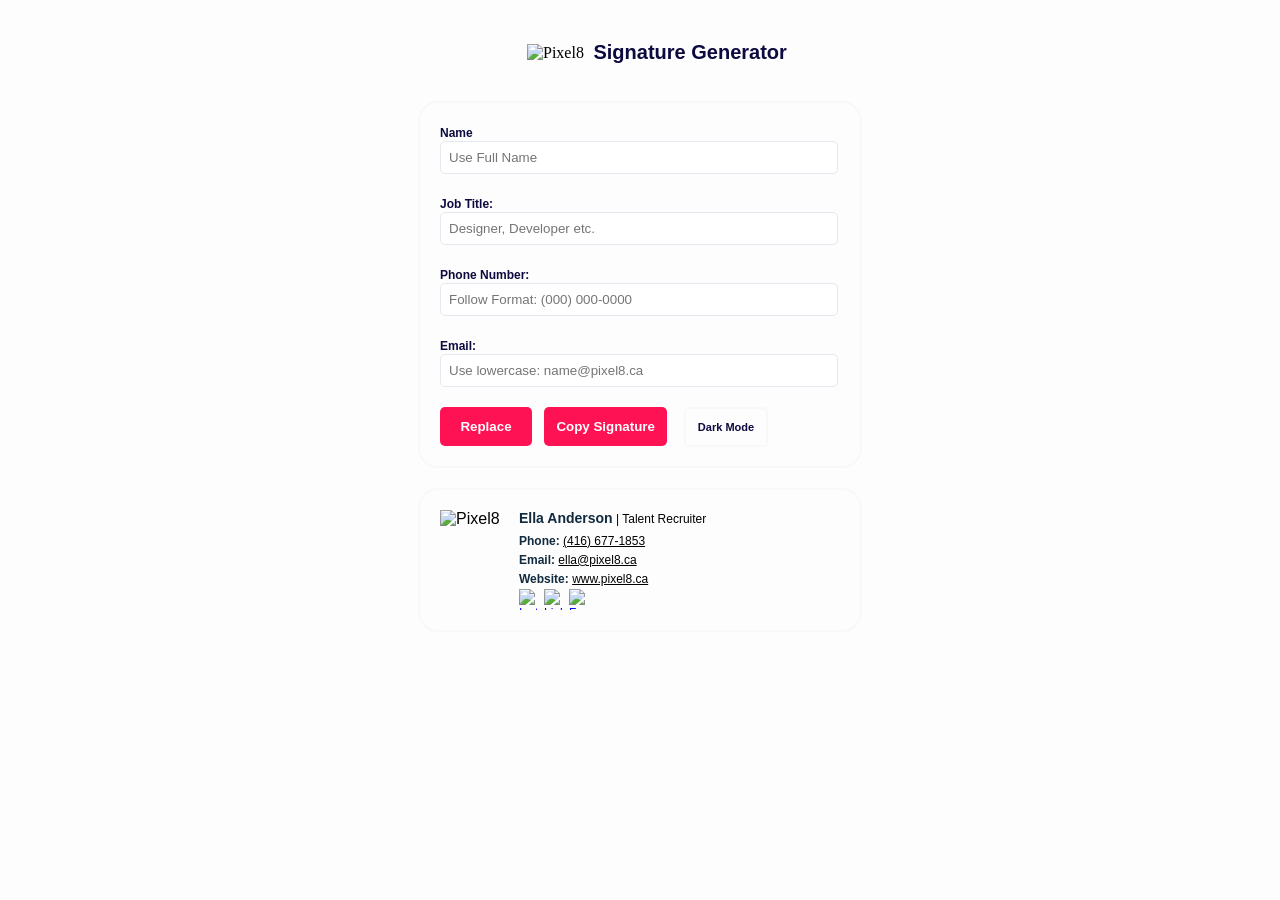
==== index.html @ e9f98c31 "Make signature copying email-safe" ====
<!DOCTYPE html>
<html>
  <head>
    <link href="styles/main.css" rel="stylesheet">
  </head>

  <body>
    <div class="container">
    <table class="title">
      <tbody>
        <tr>
          <td class="logo"><img src="https://user-images.githubusercontent.com/97190576/148313025-c8fa4a2e-2d5d-46d4-be12-2c7f11855f04.png" width="92" alt="Pixel8" style="width: 92px; max-width: 92px;"></td>
          <td class="title-text"><h1 style="font-family: Arial, Helvetica, sans-serif;">&nbsp;Signature Generator</h1></td>
        </tr>
      </tbody>
    </table>

    <div class="input-form" style="font-family: Arial, Helvetica, sans-serif;">
      <form>
        <label for="fname">Name</label><br>
        <input type="text" id="fname" name="fname" placeholder="Use Full Name"><br>

        <label for="jtitle">Job Title:</label><br>
        <input type="text" id="jtitle" name="jtitle" placeholder="Designer, Developer etc."><br>

        <label for="pnumber">Phone Number:</label><br>
        <input type="text" id="pnumber" name="pnumber" placeholder="Follow Format: (000) 000-0000"><br>

        <label for="email">Email:</label><br>
        <input type="text" id="email" name="email" placeholder="Use lowercase: name@pixel8.ca"><br>
      </form>

      <button type="button" onclick="updateSignature()">Replace</button>
      <button type="button" class="copy-button" onclick="copySignature()">Copy Signature</button>
      <span id="copy_status" class="copy-status" role="status" aria-live="polite"></span>

      <a class="toggle" href="dark-index.html">Dark Mode</a>

    </div>

    <!-- Generated Signature -->
    <div class="gen-sign" id="signature">
      <table width="400" cellpadding="0" cellspacing="0" border="0" style="width: 400px; border-collapse: collapse; border-spacing: 0; font-family: Arial, Helvetica, sans-serif; color: #000001;">
        <tr>
         <td width="64" valign="top" style="width: 64px; vertical-align: top; padding: 0;">
           <img src="https://user-images.githubusercontent.com/97190576/148271286-f24f3186-a4c4-402b-ba58-e104f2598a9e.png" width="64" height="64" alt="Pixel8" style="display: block; width: 64px; height: 64px; border: 0;">
         </td>

        <td valign="top" style="padding: 0 0 0 15px; vertical-align: top;">
          <table cellpadding="0" cellspacing="0" border="0" style="border-collapse: collapse; border-spacing: 0; font-family: Arial, Helvetica, sans-serif; font-size: 12px; line-height: 17px; color: #000001;">

    <!-- Name + Title -->
            <tr>
              <td style="padding: 0 0 4px 0; font-family: Arial, Helvetica, sans-serif; font-size: 12px; line-height: 17px;">
                  <span id="first_name" style="font-size: 14px; line-height: 17px; color: #112a3e; font-weight: 600;">Ella Anderson</span>
                  <span> | </span>
                  <span id="job_title">Talent Recruiter</span>
              </td>
            </tr>

    <!-- Contact Links -->
      <tr>
        <td style="padding: 1px 0; font-family: Arial, Helvetica, sans-serif; font-size: 12px; line-height: 17px;">
            <span style="font-weight: 600; color: #112a3e;">Phone:</span>
            <a href="tel:(416) 677-1853" id="phone_number" style="color: #000001; font-family: Arial, Helvetica, sans-serif; text-decoration: underline;">(416) 677-1853</a>
        </td>
      </tr>

      <tr>
        <td style="padding: 1px 0; font-family: Arial, Helvetica, sans-serif; font-size: 12px; line-height: 17px;">
            <span style="font-weight: 600; color: #112a3e;">Email:</span>
              <a href="mailto:ella@pixel8.ca" id="e_mail" style="color: #000001; font-family: Arial, Helvetica, sans-serif; text-decoration: underline;">ella@pixel8.ca</a>
        </td>
      </tr>

      <tr>
        <td style="padding: 1px 0; font-family: Arial, Helvetica, sans-serif; font-size: 12px; line-height: 17px;">
            <span style="font-weight: 600; color: #112a3e;">Website:</span>
            <a href="https://pixel8.ca" style="color: #000001; font-family: Arial, Helvetica, sans-serif; text-decoration: underline;">www.pixel8.ca</a>
        </td>
      </tr>

    <!-- Social Links -->
      <tr>
        <td style="padding: 0;">
          <table cellpadding="0" cellspacing="0" border="0" style="border-collapse: collapse; border-spacing: 0;">
            <tr>
              <td style="padding: 0 4px 0 0;">
                <a href="https://instagram.com/pixel8.ca/"><img width="21" height="21" src="https://user-images.githubusercontent.com/97190576/148271291-969da33c-a8db-4345-9289-2eb4e31f7833.png" alt="Instagram" style="display: block; width: 21px; height: 21px; border: 0;"></a>
              </td>

              <td style="padding: 0 4px 0 0;">
                <a href="https://ca.linkedin.com/company/pixel8-ca"><img width="21" height="21" src="https://user-images.githubusercontent.com/97190576/148271292-dac05eb2-162c-46d8-9404-e355efb13c04.png" alt="LinkedIn" style="display: block; width: 21px; height: 21px; border: 0;"></a>
              </td>

              <td style="padding: 0 4px 0 0;">
                <a href="https://facebook.com/pixel8.ca/"><img width="21" height="21" src="https://user-images.githubusercontent.com/97190576/148271288-81feddbc-516c-4042-b6ed-e359d55576da.png" alt="Facebook" style="display: block; width: 21px; height: 21px; border: 0;"></a>
              </td>
            </tr>
          </table>
        </td>
      </tr>
    </table>
          </td>
        </tr>
      </table>
    </div>
  </div>

    <script>
      function updateSignature() {
        var fn = document.getElementById("fname").value;
        var jt = document.getElementById("jtitle").value;
        var pn = document.getElementById("pnumber").value;
        var em = document.getElementById("email").value;
        document.getElementById("first_name").textContent = fn;
        document.getElementById("job_title").textContent = jt;
        document.getElementById("phone_number").textContent = pn;
        document.getElementById("phone_number").href="tel:" + pn;
        document.getElementById("e_mail").textContent = em;
        document.getElementById("e_mail").href="mailto:" + em;
      }

      async function copySignature() {
        var signature = document.getElementById("signature");
        var status = document.getElementById("copy_status");
        var html = signature.innerHTML.trim();
        var plainText = signature.innerText.trim();

        try {
          if (navigator.clipboard && window.ClipboardItem) {
            await navigator.clipboard.write([new ClipboardItem({
              "text/html": new Blob([html], { type: "text/html" }),
              "text/plain": new Blob([plainText], { type: "text/plain" })
            })]);
          } else {
            var handleCopy = function (event) {
              event.clipboardData.setData("text/html", html);
              event.clipboardData.setData("text/plain", plainText);
              event.preventDefault();
            };
            document.addEventListener("copy", handleCopy, { once: true });
            if (!document.execCommand("copy")) throw new Error("Copy command failed");
          }
          status.textContent = "Copied!";
        } catch (error) {
          status.textContent = "Copy failed. Please try again.";
        }
      }
    </script>
  </body>
</html>
---- styles/main.css ----
body {
  background-color: #fdfdfd;
  margin: 25px;
}

h1 {
  font-size: 20px;
  font-weight: 700;
  color: #0C0A3E;
}

.toggle {
  font-size: 11px;
  text-decoration: none;
  color: #0C0A3E;
  font-weight: bold;
  padding: 12px;
  border: 2px solid;
  border-color:  #f8f8f8;
  border-radius: 5px;
}

.toggle:hover {
  background-color: #f8f8f8;
}
.container {
  width: 444px;
  margin: 0 auto;
}

.input-form {
  width: 400px;
  border: 2px solid #f8f8f8;
  margin-top: 20px;
  margin-bottom: 20px;
  padding: 20px;
  border-radius: 20px;
}
.gen-sign {
  display: inline-block;
  padding: 20px;
  /* background-color: #f8f8f8; */
  border: 2px solid #f8f8f8;
  border-radius: 20px;
}

label {
  color: #0C0A3E;
  font-size: 12px;
  font-weight: bold;
}
input {
  border: 1px solid #e4e9f0;
  border-radius: 5px;
  width: 380px;
  padding: 8px;
  margin-bottom: 20px;
}

button {
  color: #ffffff;
  font-weight: bold;
  background-color: #FF1254;
  width: 92px;
  padding: 12px;
  border: none;
  border-radius: 5px;
}

.copy-button {
  width: auto;
  margin-left: 8px;
}

.copy-status {
  display: inline-block;
  margin-left: 8px;
  color: #0C0A3E;
  font-size: 12px;
}

.title {
  width: 440px;
}

.logo {
  text-align: right;
  width: 38%;
  vertical-align: middle;
}
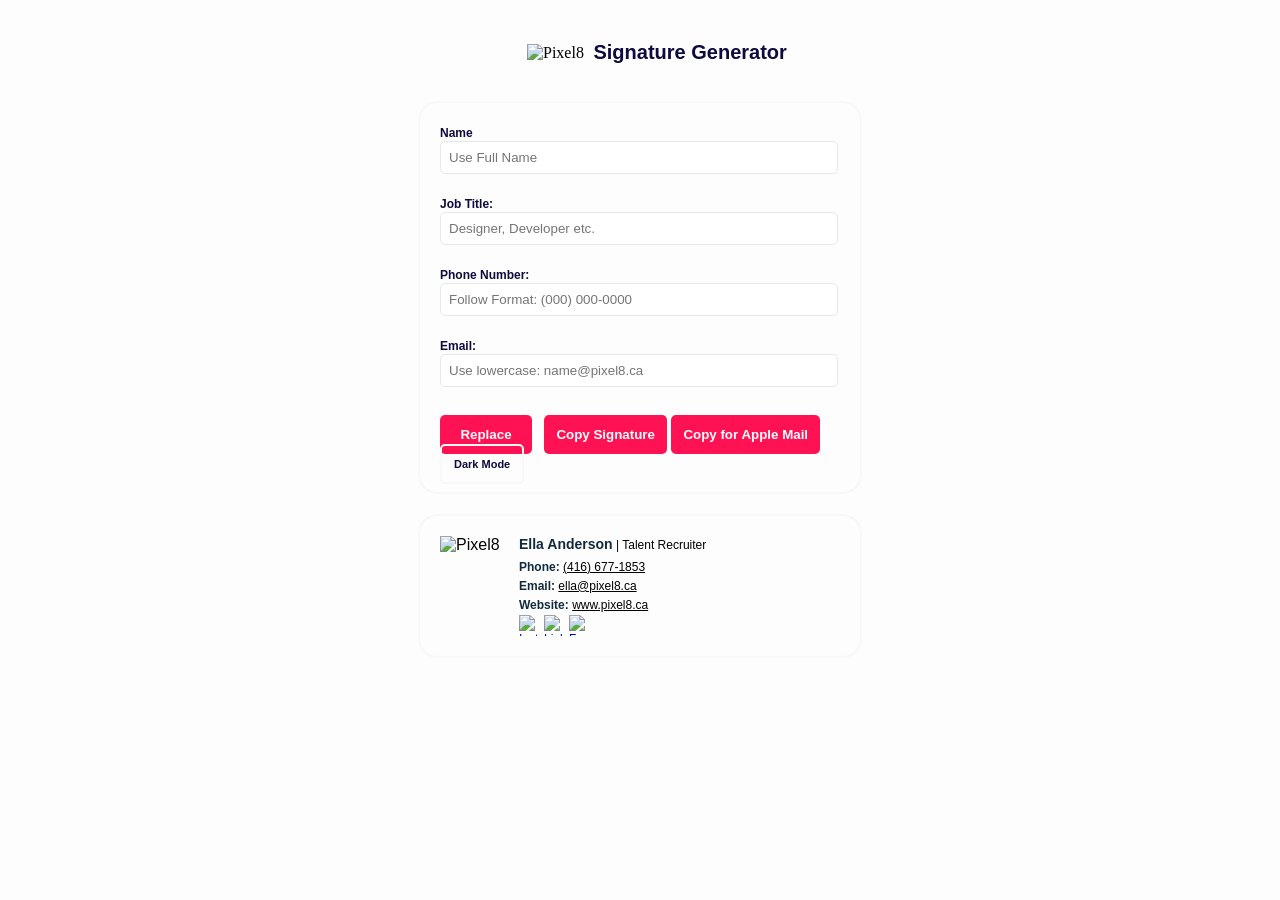
==== commit fad8a2c2: "Fix Safari and Apple Mail signature copying" ====
--- a/index.html
+++ b/index.html
@@ -31,7 +31,8 @@
       </form>
 
       <button type="button" onclick="updateSignature()">Replace</button>
-      <button type="button" class="copy-button" onclick="copySignature()">Copy Signature</button>
+      <button type="button" class="copy-button" onclick="copySignature(false)">Copy Signature</button>
+      <button type="button" class="apple-mail-button" id="apple_mail_copy" onclick="copySignature(true)" disabled>Preparing Apple Mail…</button>
       <span id="copy_status" class="copy-status" role="status" aria-live="polite"></span>
 
       <a class="toggle" href="dark-index.html">Dark Mode</a>
@@ -43,7 +44,7 @@
       <table width="400" cellpadding="0" cellspacing="0" border="0" style="width: 400px; border-collapse: collapse; border-spacing: 0; font-family: Arial, Helvetica, sans-serif; color: #000001;">
         <tr>
          <td width="64" valign="top" style="width: 64px; vertical-align: top; padding: 0;">
-           <img src="https://user-images.githubusercontent.com/97190576/148271286-f24f3186-a4c4-402b-ba58-e104f2598a9e.png" width="64" height="64" alt="Pixel8" style="display: block; width: 64px; height: 64px; border: 0;">
+           <img data-apple-image="logo" src="https://user-images.githubusercontent.com/97190576/148271286-f24f3186-a4c4-402b-ba58-e104f2598a9e.png" width="64" height="64" alt="Pixel8" style="display: block; width: 64px; height: 64px; border: 0;">
          </td>
 
         <td valign="top" style="padding: 0 0 0 15px; vertical-align: top;">
@@ -86,15 +87,15 @@
           <table cellpadding="0" cellspacing="0" border="0" style="border-collapse: collapse; border-spacing: 0;">
             <tr>
               <td style="padding: 0 4px 0 0;">
-                <a href="https://instagram.com/pixel8.ca/"><img width="21" height="21" src="https://user-images.githubusercontent.com/97190576/148271291-969da33c-a8db-4345-9289-2eb4e31f7833.png" alt="Instagram" style="display: block; width: 21px; height: 21px; border: 0;"></a>
+                <a href="https://instagram.com/pixel8.ca/"><img data-apple-image="instagram" width="21" height="21" src="https://user-images.githubusercontent.com/97190576/148271291-969da33c-a8db-4345-9289-2eb4e31f7833.png" alt="Instagram" style="display: block; width: 21px; height: 21px; border: 0;"></a>
               </td>
 
               <td style="padding: 0 4px 0 0;">
-                <a href="https://ca.linkedin.com/company/pixel8-ca"><img width="21" height="21" src="https://user-images.githubusercontent.com/97190576/148271292-dac05eb2-162c-46d8-9404-e355efb13c04.png" alt="LinkedIn" style="display: block; width: 21px; height: 21px; border: 0;"></a>
+                <a href="https://ca.linkedin.com/company/pixel8-ca"><img data-apple-image="linkedin" width="21" height="21" src="https://user-images.githubusercontent.com/97190576/148271292-dac05eb2-162c-46d8-9404-e355efb13c04.png" alt="LinkedIn" style="display: block; width: 21px; height: 21px; border: 0;"></a>
               </td>
 
               <td style="padding: 0 4px 0 0;">
-                <a href="https://facebook.com/pixel8.ca/"><img width="21" height="21" src="https://user-images.githubusercontent.com/97190576/148271288-81feddbc-516c-4042-b6ed-e359d55576da.png" alt="Facebook" style="display: block; width: 21px; height: 21px; border: 0;"></a>
+                <a href="https://facebook.com/pixel8.ca/"><img data-apple-image="facebook" width="21" height="21" src="https://user-images.githubusercontent.com/97190576/148271288-81feddbc-516c-4042-b6ed-e359d55576da.png" alt="Facebook" style="display: block; width: 21px; height: 21px; border: 0;"></a>
               </td>
             </tr>
           </table>
@@ -121,32 +122,108 @@
         document.getElementById("e_mail").href="mailto:" + em;
       }
 
-      async function copySignature() {
+      var appleMailImages = {};
+
+      function copySignature(forAppleMail) {
+        if (["fname", "jtitle", "pnumber", "email"].some(function (id) {
+          return document.getElementById(id).value;
+        })) {
+          updateSignature();
+        }
+
         var signature = document.getElementById("signature");
         var status = document.getElementById("copy_status");
-        var html = signature.innerHTML.trim();
+        var copy = signature.cloneNode(true);
         var plainText = signature.innerText.trim();
+        var helper = document.createElement("textarea");
+        var copiedHtml = false;
+
+        if (forAppleMail && Object.keys(appleMailImages).length !== 4) {
+          status.textContent = "Apple Mail images are still loading. Please try again.";
+          return;
+        }
+
+        copy.querySelectorAll("img[data-apple-image]").forEach(function (image) {
+          var key = image.getAttribute("data-apple-image");
+          if (forAppleMail) image.src = appleMailImages[key];
+          image.removeAttribute("data-apple-image");
+        });
+        copy.querySelectorAll("[id]").forEach(function (element) {
+          element.removeAttribute("id");
+        });
+
+        var html = copy.innerHTML.trim();
+        helper.value = plainText;
+        helper.setAttribute("readonly", "");
+        helper.style.position = "fixed";
+        helper.style.opacity = "0";
+        helper.style.pointerEvents = "none";
+        document.body.appendChild(helper);
+        helper.select();
+        helper.setSelectionRange(0, helper.value.length);
+
+        var handleCopy = function (event) {
+          if (!event.clipboardData) return;
+          event.clipboardData.setData("text/html", html);
+          event.clipboardData.setData("text/plain", plainText);
+          event.preventDefault();
+          copiedHtml = true;
+        };
+
+        document.addEventListener("copy", handleCopy);
 
         try {
+          if (document.execCommand("copy") && copiedHtml) {
+            status.textContent = "Copied!";
+            return;
+          }
+
           if (navigator.clipboard && window.ClipboardItem) {
-            await navigator.clipboard.write([new ClipboardItem({
+            navigator.clipboard.write([new ClipboardItem({
               "text/html": new Blob([html], { type: "text/html" }),
               "text/plain": new Blob([plainText], { type: "text/plain" })
-            })]);
+            })]).then(function () {
+              status.textContent = "Copied!";
+            }).catch(function () {
+              status.textContent = "Copy failed. Please try again.";
+            });
           } else {
-            var handleCopy = function (event) {
-              event.clipboardData.setData("text/html", html);
-              event.clipboardData.setData("text/plain", plainText);
-              event.preventDefault();
-            };
-            document.addEventListener("copy", handleCopy, { once: true });
-            if (!document.execCommand("copy")) throw new Error("Copy command failed");
+            status.textContent = "Copy failed. Please try again.";
           }
-          status.textContent = "Copied!";
         } catch (error) {
           status.textContent = "Copy failed. Please try again.";
+        } finally {
+          document.removeEventListener("copy", handleCopy);
+          document.body.removeChild(helper);
         }
       }
+
+      function imageToDataUrl(url) {
+        return fetch(url).then(function (response) {
+          if (!response.ok) throw new Error("Image failed to load");
+          return response.blob();
+        }).then(function (blob) {
+          return new Promise(function (resolve, reject) {
+            var reader = new FileReader();
+            reader.onload = function () { resolve(reader.result); };
+            reader.onerror = reject;
+            reader.readAsDataURL(blob);
+          });
+        });
+      }
+
+      Promise.all([
+        imageToDataUrl("images/signature/logo.png").then(function (data) { appleMailImages.logo = data; }),
+        imageToDataUrl("images/signature/instagram.png").then(function (data) { appleMailImages.instagram = data; }),
+        imageToDataUrl("images/signature/linkedin.png").then(function (data) { appleMailImages.linkedin = data; }),
+        imageToDataUrl("images/signature/facebook.png").then(function (data) { appleMailImages.facebook = data; })
+      ]).then(function () {
+        var button = document.getElementById("apple_mail_copy");
+        button.disabled = false;
+        button.textContent = "Copy for Apple Mail";
+      }).catch(function () {
+        document.getElementById("copy_status").textContent = "Apple Mail images could not be prepared.";
+      });
     </script>
   </body>
 </html>
--- a/styles/main.css
+++ b/styles/main.css
@@ -72,6 +72,15 @@
   margin-left: 8px;
 }
 
+.apple-mail-button {
+  width: auto;
+  margin-top: 8px;
+}
+
+button:disabled {
+  opacity: 0.55;
+}
+
 .copy-status {
   display: inline-block;
   margin-left: 8px;
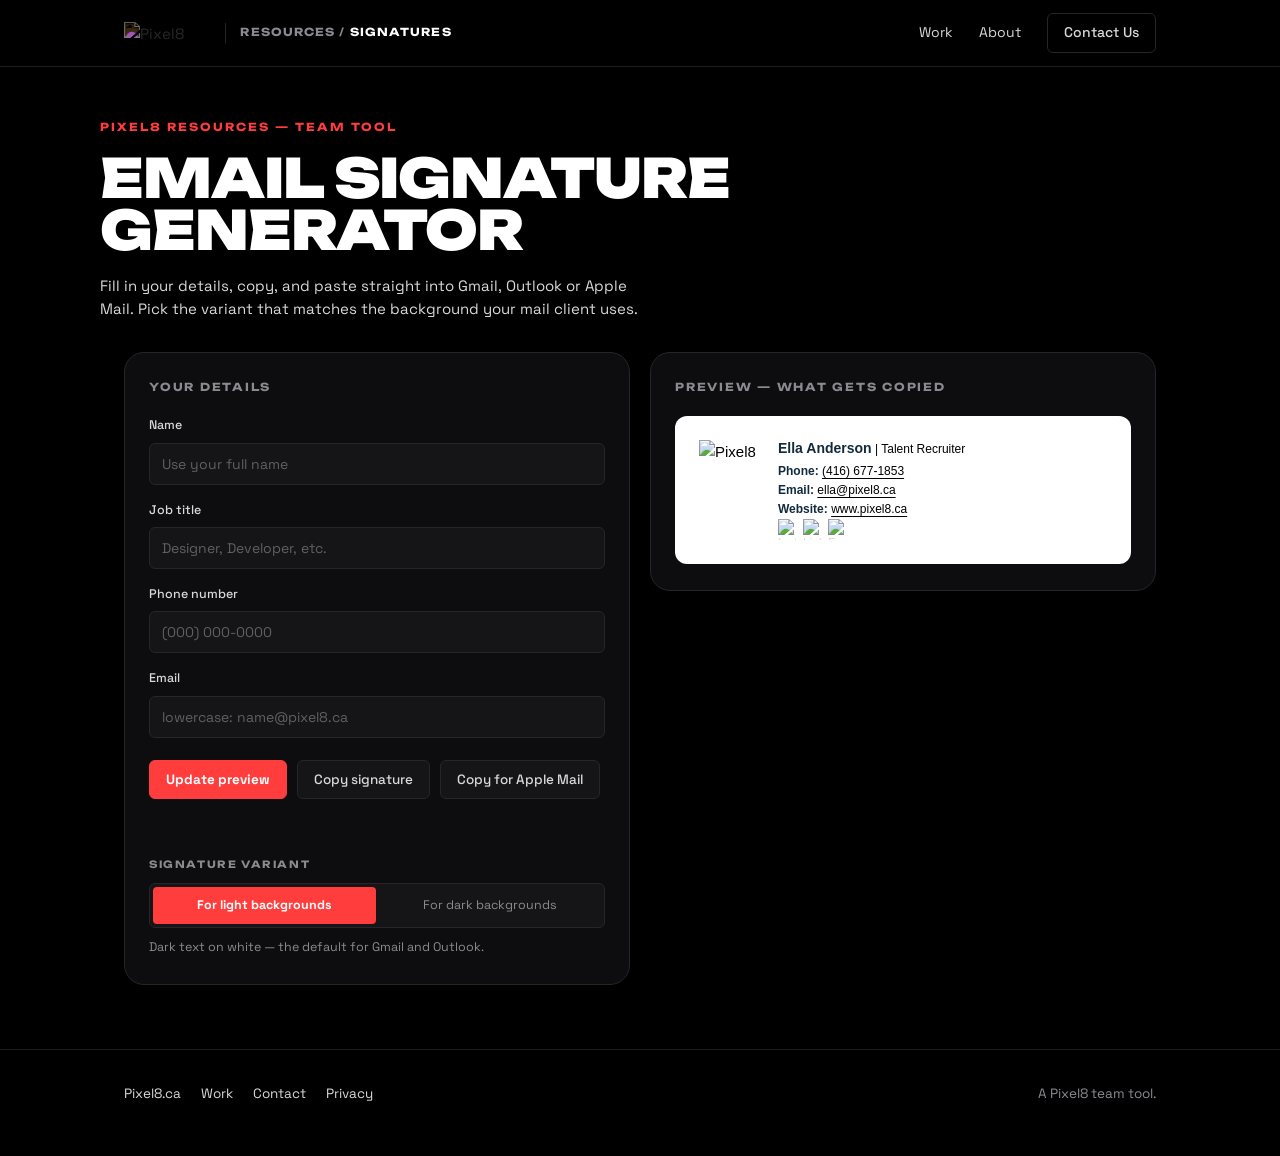
==== commit 5a65fdcf: "Rebrand the generator UI to match pixel8.ca Black ground, #FF3D3D accent, Unbounded + Space Grotesk " ====
--- a/index.html
+++ b/index.html
@@ -1,46 +1,88 @@
-<!DOCTYPE html>
-<html>
-  <head>
-    <link href="styles/main.css" rel="stylesheet">
-  </head>
-
-  <body>
-    <div class="container">
-    <table class="title">
-      <tbody>
-        <tr>
-          <td class="logo"><img src="https://user-images.githubusercontent.com/97190576/148313025-c8fa4a2e-2d5d-46d4-be12-2c7f11855f04.png" width="92" alt="Pixel8" style="width: 92px; max-width: 92px;"></td>
-          <td class="title-text"><h1 style="font-family: Arial, Helvetica, sans-serif;">&nbsp;Signature Generator</h1></td>
-        </tr>
-      </tbody>
-    </table>
-
-    <div class="input-form" style="font-family: Arial, Helvetica, sans-serif;">
-      <form>
-        <label for="fname">Name</label><br>
-        <input type="text" id="fname" name="fname" placeholder="Use Full Name"><br>
-
-        <label for="jtitle">Job Title:</label><br>
-        <input type="text" id="jtitle" name="jtitle" placeholder="Designer, Developer etc."><br>
-
-        <label for="pnumber">Phone Number:</label><br>
-        <input type="text" id="pnumber" name="pnumber" placeholder="Follow Format: (000) 000-0000"><br>
-
-        <label for="email">Email:</label><br>
-        <input type="text" id="email" name="email" placeholder="Use lowercase: name@pixel8.ca"><br>
-      </form>
-
-      <button type="button" onclick="updateSignature()">Replace</button>
-      <button type="button" class="copy-button" onclick="copySignature(false)">Copy Signature</button>
-      <button type="button" class="apple-mail-button" id="apple_mail_copy" onclick="copySignature(true)" disabled>Preparing Apple Mail…</button>
-      <span id="copy_status" class="copy-status" role="status" aria-live="polite"></span>
-
-      <a class="toggle" href="dark-index.html">Dark Mode</a>
-
-    </div>
-
-    <!-- Generated Signature -->
-    <div class="gen-sign" id="signature">
+<!doctype html>
+<html lang="en">
+<head>
+<meta charset="utf-8">
+<meta name="viewport" content="width=device-width, initial-scale=1">
+
+<title>Signature Generator | Pixel8</title>
+<meta name="description" content="Generate a Pixel8 email signature: fill in your details, copy, paste into Gmail, Outlook or Apple Mail.">
+<meta name="robots" content="noindex">
+
+<link rel="preconnect" href="https://fonts.googleapis.com">
+<link rel="preconnect" href="https://fonts.gstatic.com" crossorigin>
+<link rel="stylesheet" href="https://fonts.googleapis.com/css2?family=Unbounded:wght@700;900&family=Space+Grotesk:wght@400;500;700&display=swap">
+<link href="styles/main.css" rel="stylesheet">
+</head>
+<body>
+
+<header class="site-header">
+  <div class="wrap">
+    <a class="brand" href="https://www.pixel8.ca">
+      <img src="https://user-images.githubusercontent.com/97190576/148313025-c8fa4a2e-2d5d-46d4-be12-2c7f11855f04.png" alt="Pixel8" width="620" height="156">
+      <span class="div" aria-hidden="true"></span>
+      <span class="crumb">Resources / <b>Signatures</b></span>
+    </a>
+    <nav class="site-nav" aria-label="Pixel8">
+      <a href="https://www.pixel8.ca/work">Work</a>
+      <a href="https://www.pixel8.ca/about">About</a>
+      <a class="cta" href="https://www.pixel8.ca/contact-us">Contact Us</a>
+    </nav>
+  </div>
+</header>
+
+<main>
+  <section class="hero wrap">
+    <div class="eyebrow">Pixel8 Resources — Team Tool</div>
+    <h1>Email signature<br>generator</h1>
+    <p>Fill in your details, copy, and paste straight into Gmail, Outlook or Apple Mail.
+       Pick the variant that matches the background your mail client uses.</p>
+  </section>
+
+  <section class="wrap">
+    <div class="panels">
+
+      <div class="panel">
+        <h2>Your details</h2>
+        <form>
+          <div class="field">
+            <label for="fname">Name</label>
+            <input type="text" id="fname" name="fname" placeholder="Use your full name">
+          </div>
+          <div class="field">
+            <label for="jtitle">Job title</label>
+            <input type="text" id="jtitle" name="jtitle" placeholder="Designer, Developer, etc.">
+          </div>
+          <div class="field">
+            <label for="pnumber">Phone number</label>
+            <input type="text" id="pnumber" name="pnumber" placeholder="(000) 000-0000">
+          </div>
+          <div class="field">
+            <label for="email">Email</label>
+            <input type="text" id="email" name="email" placeholder="lowercase: name@pixel8.ca">
+          </div>
+        </form>
+
+        <div class="actions">
+          <button type="button" class="primary" onclick="updateSignature()">Update preview</button>
+          <button type="button" class="copy-button" onclick="copySignature(false)">Copy signature</button>
+          <button type="button" class="apple-mail-button" id="apple_mail_copy" onclick="copySignature(true)" disabled>Preparing Apple Mail…</button>
+        </div>
+        <span id="copy_status" class="copy-status" role="status" aria-live="polite"></span>
+
+        <div class="variant">
+          <div class="legend">Signature variant</div>
+          <div class="seg">
+            <a href="index.html" aria-current="page">For light backgrounds</a>
+            <a href="dark-index.html">For dark backgrounds</a>
+          </div>
+          <p class="hint">Dark text on white — the default for Gmail and Outlook.</p>
+        </div>
+      </div>
+
+      <div class="panel">
+        <h2>Preview — what gets copied</h2>
+        <div class="preview preview--light">
+          <div class="gen-sign" id="signature">
       <table width="400" cellpadding="0" cellspacing="0" border="0" style="width: 400px; border-collapse: collapse; border-spacing: 0; font-family: Arial, Helvetica, sans-serif; color: #000001;">
         <tr>
          <td width="64" valign="top" style="width: 64px; vertical-align: top; padding: 0;">
@@ -106,9 +148,26 @@
         </tr>
       </table>
     </div>
+        </div>
+      </div>
+
+    </div>
+  </section>
+</main>
+
+<footer class="site-footer">
+  <div class="wrap">
+    <nav aria-label="Pixel8 footer">
+      <a href="https://www.pixel8.ca">Pixel8.ca</a>
+      <a href="https://www.pixel8.ca/work">Work</a>
+      <a href="https://www.pixel8.ca/contact-us">Contact</a>
+      <a href="https://www.pixel8.ca/privacy-policy">Privacy</a>
+    </nav>
+    <div class="copy">A Pixel8 team tool.</div>
   </div>
-
-    <script>
+</footer>
+
+<script>
       function updateSignature() {
         var fn = document.getElementById("fname").value;
         var jt = document.getElementById("jtitle").value;
@@ -225,5 +284,5 @@
         document.getElementById("copy_status").textContent = "Apple Mail images could not be prepared.";
       });
     </script>
-  </body>
+</body>
 </html>
--- a/styles/main.css
+++ b/styles/main.css
@@ -1,99 +1,194 @@
-body {
-  background-color: #fdfdfd;
-  margin: 25px;
+/* ------------------------------------------------------------------
+   Pixel8 Signature Generator — brand tokens shared with pixel8.ca
+   ground #000 · accent #FF3D3D · text #D9D9D9
+   display Unbounded · body Space Grotesk
+
+   NOTE: nothing in here styles the generated signature itself. That
+   markup stays inline-styled Arial so it survives email clients.
+   ------------------------------------------------------------------ */
+
+:root {
+  --ink:        #000000;
+  --surface:    #0d0d0f;
+  --surface-2:  #151517;
+  --line:       #26262a;
+  --line-soft:  #1c1c1f;
+  --text:       #d9d9d9;
+  --text-dim:   #8a8a90;
+  --head:       #ffffff;
+  --accent:     #ff3d3d;
+
+  --display: "Unbounded", "Arial Black", Impact, system-ui, sans-serif;
+  --body: "Space Grotesk", -apple-system, "Segoe UI", Arial, sans-serif;
+
+  --r-sm: 6px;
+  --r-lg: 20px;
+  --page: 1080px;
 }
 
-h1 {
-  font-size: 20px;
-  font-weight: 700;
-  color: #0C0A3E;
+* { box-sizing: border-box; }
+
+body {
+  margin: 0;
+  background: var(--ink);
+  color: var(--text);
+  font: 400 15px/1.55 var(--body);
+  -webkit-font-smoothing: antialiased;
 }
 
-.toggle {
-  font-size: 11px;
-  text-decoration: none;
-  color: #0C0A3E;
-  font-weight: bold;
-  padding: 12px;
-  border: 2px solid;
-  border-color:  #f8f8f8;
-  border-radius: 5px;
+h1, h2 {
+  font-family: var(--display);
+  color: var(--head);
+  text-transform: uppercase;
+  letter-spacing: -.01em;
+  margin: 0;
 }
 
-.toggle:hover {
-  background-color: #f8f8f8;
+a { color: var(--text); text-underline-offset: 3px; }
+a:hover { color: var(--head); }
+:focus-visible { outline: 2px solid var(--accent); outline-offset: 3px; border-radius: 3px; }
+
+.wrap { width: 100%; max-width: var(--page); margin: 0 auto; padding: 0 24px; }
+
+/* ---------------- header ---------------- */
+
+.site-header {
+  position: sticky; top: 0; z-index: 40;
+  background: rgba(0, 0, 0, .82);
+  backdrop-filter: blur(14px);
+  border-bottom: 1px solid var(--line-soft);
 }
-.container {
-  width: 444px;
-  margin: 0 auto;
+.site-header .wrap { display: flex; align-items: center; gap: 20px; height: 66px; }
+
+.brand { display: flex; align-items: center; gap: 14px; text-decoration: none; flex-shrink: 0; }
+.brand img { height: 22px; width: auto; display: block; filter: invert(1); }
+.brand .div { width: 1px; height: 20px; background: var(--line); }
+.brand .crumb {
+  font-family: var(--display); font-size: 11px; font-weight: 700; letter-spacing: .1em;
+  color: var(--text-dim); text-transform: uppercase; white-space: nowrap;
+}
+.brand .crumb b { color: var(--head); font-weight: 700; }
+
+.site-nav { margin-left: auto; display: flex; align-items: center; gap: 26px; }
+.site-nav a { font-size: 14px; text-decoration: none; }
+.site-nav .cta {
+  border: 1px solid var(--line); border-radius: var(--r-sm); padding: 8px 16px; font-weight: 500;
+}
+.site-nav .cta:hover { border-color: var(--accent); }
+
+/* ---------------- hero ---------------- */
+
+.hero { padding: 52px 0 32px; }
+.hero .eyebrow {
+  font-family: var(--display); font-size: 11px; font-weight: 700; letter-spacing: .18em;
+  color: var(--accent); text-transform: uppercase; margin-bottom: 16px;
+}
+.hero h1 {
+  font-size: clamp(32px, 5vw, 54px); font-weight: 900; line-height: .96; letter-spacing: -.02em;
+}
+.hero p { margin: 18px 0 0; max-width: 56ch; color: var(--text); }
+
+/* ---------------- layout ---------------- */
+
+.panels {
+  display: grid; grid-template-columns: minmax(0, 1fr) minmax(0, 1fr);
+  gap: 20px; align-items: start;
 }
 
-.input-form {
-  width: 400px;
-  border: 2px solid #f8f8f8;
-  margin-top: 20px;
-  margin-bottom: 20px;
-  padding: 20px;
-  border-radius: 20px;
+.panel {
+  border: 1px solid var(--line); border-radius: var(--r-lg);
+  background: var(--surface); padding: 26px 24px;
 }
-.gen-sign {
-  display: inline-block;
-  padding: 20px;
-  /* background-color: #f8f8f8; */
-  border: 2px solid #f8f8f8;
-  border-radius: 20px;
+.panel > h2 {
+  font-size: 11px; font-weight: 700; letter-spacing: .16em;
+  color: var(--text-dim); margin-bottom: 20px;
 }
 
-label {
-  color: #0C0A3E;
-  font-size: 12px;
-  font-weight: bold;
+/* ---------------- form ---------------- */
+
+.field { display: flex; flex-direction: column; gap: 7px; margin-bottom: 16px; }
+.field label { font-size: 12.5px; font-weight: 500; color: var(--text); }
+
+input[type=text] {
+  font: 400 14px var(--body); width: 100%;
+  background: var(--surface-2); color: var(--head);
+  border: 1px solid var(--line); border-radius: var(--r-sm); padding: 11px 12px;
 }
-input {
-  border: 1px solid #e4e9f0;
-  border-radius: 5px;
-  width: 380px;
-  padding: 8px;
-  margin-bottom: 20px;
+input[type=text]::placeholder { color: #5f5f66; }
+input[type=text]:focus { border-color: var(--accent); outline: none; }
+
+.actions { display: flex; flex-wrap: wrap; gap: 10px; margin-top: 22px; }
+
+button {
+  font: 500 13.5px/1 var(--body); color: var(--text);
+  background: var(--surface-2); border: 1px solid var(--line); border-radius: var(--r-sm);
+  padding: 12px 16px; cursor: pointer;
+  transition: background .13s, border-color .13s, color .13s;
+}
+button:hover:not(:disabled) { background: #1d1d21; border-color: #3a3a41; color: var(--head); }
+button:disabled { opacity: .35; cursor: not-allowed; }
+button.primary {
+  background: var(--accent); border-color: var(--accent); color: #fff; font-weight: 700;
+}
+button.primary:hover:not(:disabled) { background: #ff5555; border-color: #ff5555; }
+
+.copy-status {
+  display: block; margin-top: 14px; min-height: 18px;
+  font-size: 12.5px; color: var(--accent);
 }
 
-button {
-  color: #ffffff;
-  font-weight: bold;
-  background-color: #FF1254;
-  width: 92px;
-  padding: 12px;
-  border: none;
-  border-radius: 5px;
+/* ---------------- variant switch ---------------- */
+
+.variant { margin-top: 26px; }
+.variant .legend {
+  font-family: var(--display); font-size: 10px; font-weight: 700; letter-spacing: .16em;
+  color: var(--text-dim); text-transform: uppercase; margin-bottom: 10px;
 }
+.seg {
+  display: flex; gap: 2px; padding: 3px;
+  background: var(--surface-2); border: 1px solid var(--line); border-radius: var(--r-sm);
+}
+.seg a {
+  flex: 1; text-align: center; text-decoration: none;
+  font-size: 12.5px; color: var(--text-dim);
+  padding: 9px 6px; border-radius: 4px;
+}
+.seg a:hover { color: var(--text); }
+.seg a[aria-current="page"] { background: var(--accent); color: #fff; font-weight: 700; }
+.hint { font-size: 12.5px; color: var(--text-dim); margin: 10px 0 0; }
 
-.copy-button {
-  width: auto;
-  margin-left: 8px;
+/* ---------------- signature preview ----------------
+   The preview sits on the background the signature is built for, so what
+   you see is what lands in the email. */
+
+.preview {
+  border-radius: 12px; padding: 24px;
+  overflow-x: auto;
 }
+.preview--light { background: #ffffff; }
+.preview--dark { background: #0f1111; border: 1px solid var(--line); }
 
-.apple-mail-button {
-  width: auto;
-  margin-top: 8px;
+/* ---------------- footer ---------------- */
+
+.site-footer {
+  margin-top: 64px; border-top: 1px solid var(--line-soft);
+  padding: 34px 0 52px; font-size: 13.5px; color: var(--text-dim);
 }
+.site-footer .wrap { display: flex; flex-wrap: wrap; gap: 20px 36px; align-items: center; }
+.site-footer nav { display: flex; flex-wrap: wrap; gap: 20px; }
+.site-footer a { text-decoration: none; }
+.site-footer .copy { margin-left: auto; }
 
-button:disabled {
-  opacity: 0.55;
+@media (max-width: 900px) {
+  .panels { grid-template-columns: 1fr; }
 }
-
-.copy-status {
-  display: inline-block;
-  margin-left: 8px;
-  color: #0C0A3E;
-  font-size: 12px;
+@media (max-width: 700px) {
+  .wrap { padding: 0 16px; }
+  .site-nav a:not(.cta) { display: none; }
+  .brand .crumb { display: none; }
+  .hero { padding: 34px 0 24px; }
+  .site-footer .copy { margin-left: 0; }
 }
-
-.title {
-  width: 440px;
+@media (prefers-reduced-motion: reduce) {
+  * { transition: none !important; }
 }
-
-.logo {
-  text-align: right;
-  width: 38%;
-  vertical-align: middle;
-}
